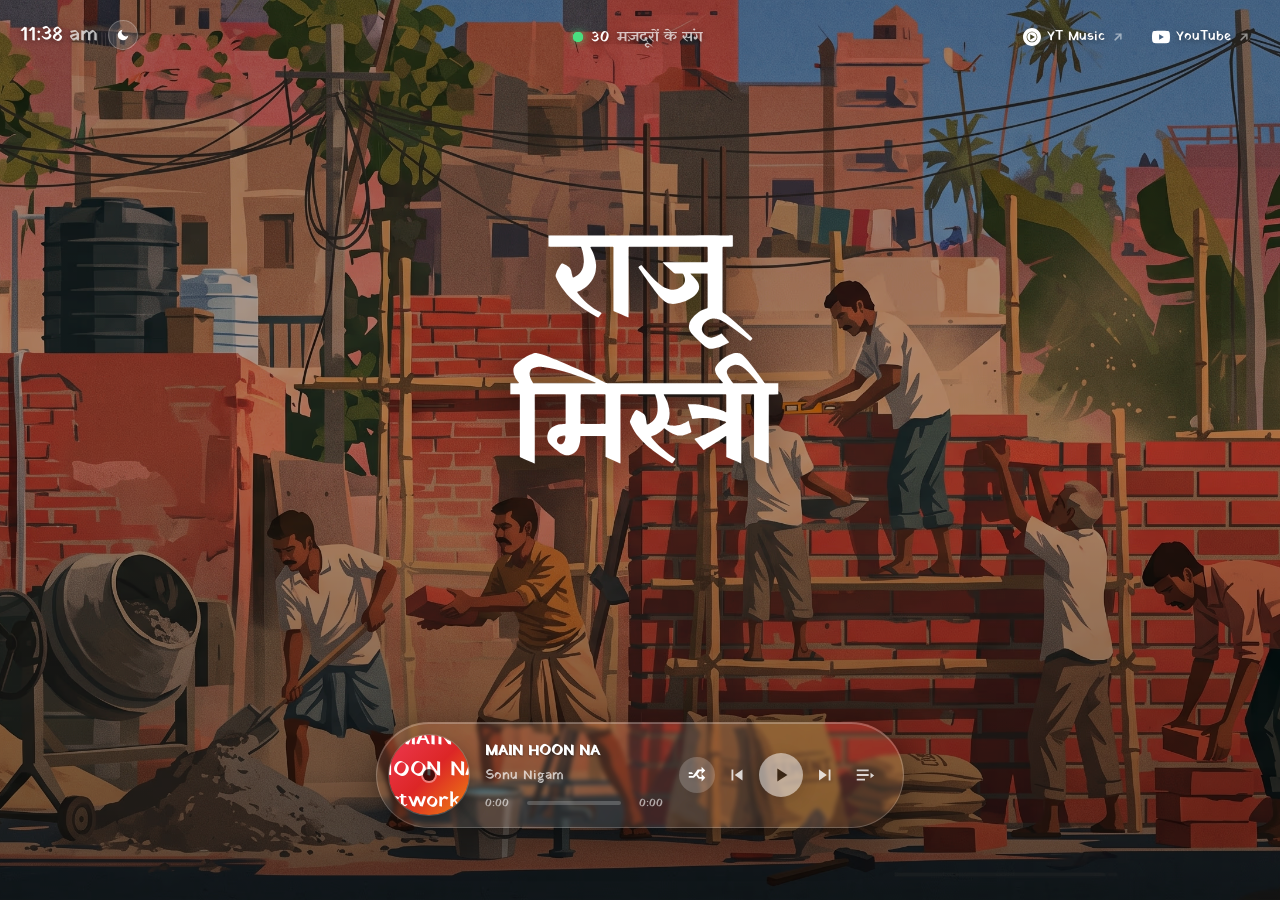
==== index.html @ 1f2baef7 "Nigth mode" ====
<!DOCTYPE html>
<html lang="en">
<head>
<meta charset="utf-8"/>
<meta name="viewport" content="width=device-width, initial-scale=1"/>
<title>Raju Mistri</title>
<meta name="description" content="Raju Mistri — desi labor songs that play on Indian work sites."/>
<meta property="og:title" content="Raju Mistri"/>
<meta property="og:description" content="Desi labor songs that play on Indian work sites."/>
<link rel="stylesheet" href="css/style.css"/>
<link rel="preconnect" href="https://fonts.googleapis.com"/>
<link rel="preconnect" href="https://fonts.gstatic.com" crossorigin/>
<link href="https://fonts.googleapis.com/css2?family=Yatra+One&display=swap" rel="stylesheet"/>
<link rel="icon" type="image/png" href="css/favico.png"/>
<link rel="preload" as="image" href="BG_Day.avif"/>
</head>
<body>
<main class="page">

  <div class="hero-bg" id="hero"></div>
  <div class="bg-fade-wrap" aria-hidden="true">
    <div class="bg-fade" id="bgFade"></div>
  </div>
  <div class="overlay" aria-hidden="true"></div>

  <div class="status-wrap">
    <div class="status-clock" id="clock" aria-hidden="true"></div>
    <button type="button" class="theme-btn" id="themeBtn" aria-label="Toggle day and night" title="Day / Night">
      <svg class="icon-moon" width="14" height="14" viewBox="0 0 24 24" fill="currentColor" aria-hidden="true"><path d="M21 12.79A9 9 0 1 1 11.21 3 7 7 0 0 0 21 12.79z"/></svg>
      <svg class="icon-sun" width="15" height="15" viewBox="0 0 24 24" fill="none" stroke="currentColor" stroke-width="2" stroke-linecap="round" aria-hidden="true"><circle cx="12" cy="12" r="5"/><path d="M12 1v2M12 21v2M4.22 4.22l1.42 1.42M18.36 18.36l1.42 1.42M1 12h2M21 12h2M4.22 19.78l1.42-1.42M18.36 5.64l1.42-1.42"/></svg>
    </button>
  </div>

  <div class="online-pill" aria-live="polite">
    <span class="dot-solid"></span>
    <span class="online-num" id="onlineNum">30</span>
    <span class="online-label">मज़दूरों के संग</span>
  </div>

  <div class="pill-row">
    <a href="https://music.youtube.com/playlist?list=PLUoQz2ARfFa0" target="_blank" rel="noopener noreferrer" class="pill" aria-label="Open on YouTube Music">
      <svg width="18" height="18" viewBox="0 0 24 24" fill="white" aria-hidden="true"><path d="M12 0C5.376 0 0 5.376 0 12s5.376 12 12 12 12-5.376 12-12S18.624 0 12 0zm0 19.104c-3.924 0-7.104-3.18-7.104-7.104S8.076 4.896 12 4.896s7.104 3.18 7.104 7.104-3.18 7.104-7.104 7.104zm0-13.332c-3.432 0-6.228 2.796-6.228 6.228S8.568 18.228 12 18.228s6.228-2.796 6.228-6.228S15.432 5.772 12 5.772zM9.684 15.54V8.46L15.816 12l-6.132 3.54z"/></svg>
      <span>YT Music</span>
      <svg width="14" height="14" viewBox="0 0 24 24" fill="none" stroke="white" stroke-width="2.5" stroke-linecap="round" stroke-linejoin="round" aria-hidden="true" class="pill-arrow"><path d="M5 12h14M13 6l6 6-6 6"/></svg>
    </a>
    <a href="https://www.youtube.com/playlist?list=PLUoQz2ARfFa0" target="_blank" rel="noopener noreferrer" class="pill" aria-label="Open on YouTube">
      <svg width="18" height="18" viewBox="0 0 24 24" fill="white" aria-hidden="true"><path d="M23.5 6.19a3.02 3.02 0 0 0-2.12-2.14C19.5 3.55 12 3.55 12 3.55s-7.5 0-9.38.5A3.02 3.02 0 0 0 .5 6.19C0 8.07 0 12 0 12s0 3.93.5 5.81a3.02 3.02 0 0 0 2.12 2.14c1.88.5 9.38.5 9.38.5s7.5 0 9.38-.5a3.02 3.02 0 0 0 2.12-2.14C24 15.93 24 12 24 12s0-3.93-.5-5.81zM9.55 15.57V8.43L15.82 12l-6.27 3.57z"/></svg>
      <span>YouTube</span>
      <svg width="14" height="14" viewBox="0 0 24 24" fill="none" stroke="white" stroke-width="2.5" stroke-linecap="round" stroke-linejoin="round" aria-hidden="true" class="pill-arrow"><path d="M5 12h14M13 6l6 6-6 6"/></svg>
    </a>
  </div>

  <div class="logo-wrap">
    <h1><img id="logo" src="Logo.svg" alt="Raju Mistri" width="930" height="627"/></h1>
  </div>

  <div class="player-wrap">
    <section class="list" id="list" aria-label="Playlist">
      <ol id="listItems"></ol>
    </section>

    <div class="player">
      <div class="vinyl">
        <div class="vinyl-spin" id="vinyl">
          <img id="cover" alt="album artwork" src=""/>
        </div>
        <div class="vinyl-hole"></div>
      </div>

      <div class="track-meta">
        <div class="meta-row">
          <div class="tick tick-title"><p class="track-title" id="title">-</p></div>
          <div class="tick tick-artist"><p class="track-artist" id="artist">Loading playlist...</p></div>
        </div>
        <div class="progress">
          <div class="bar-row">
            <span class="time" id="cur">0:00</span>
            <div class="bar" id="bar" role="slider" tabindex="0" aria-label="Seek" aria-valuemin="0" aria-valuemax="100" aria-valuenow="0">
              <div class="bar-track">
                <div class="bar-fill" id="fill" style="width:0%"></div>
              </div>
              <div class="bar-knob" id="knob" style="left:0%"></div>
            </div>
            <span class="time" id="dur">0:00</span>
          </div>
        </div>
      </div>

      <div class="ctrl">
        <button type="button" id="shuffle" class="btn--toggle is-on" aria-label="Shuffle" aria-pressed="true" title="Shuffle">
          <svg width="22" height="22" viewBox="0 0 24 24" fill="currentColor" aria-hidden="true"><path d="M17 3l4 4-4 4V8h-2.2l-2.3 3.1 2.3 3.1H17V11l4 4-4 4v-3h-3.2l-2.6-3.5L8.6 15H3v-2h4.6l2.6-3.5L12.8 6H17V3zM3 9h3.4l1.5 2H3V9z"/></svg>
        </button>
        <button type="button" id="prev" aria-label="Previous track">
          <svg width="22" height="22" viewBox="0 0 24 24" fill="currentColor" aria-hidden="true"><path d="M6 6h2v12H6zm3.5 6l8.5 6V6z"/></svg>
        </button>
        <button type="button" id="play" aria-label="Play" aria-pressed="false" disabled>
          <svg class="icon-play" width="22" height="22" viewBox="0 0 24 24" fill="currentColor" aria-hidden="true"><path d="M8 5v14l11-7z"/></svg>
          <svg class="icon-pause" width="22" height="22" viewBox="0 0 24 24" fill="currentColor" aria-hidden="true"><path d="M7 5h4v14H7zm6 0h4v14h-4z"/></svg>
        </button>
        <button type="button" id="next" aria-label="Next track">
          <svg width="22" height="22" viewBox="0 0 24 24" fill="currentColor" aria-hidden="true"><path d="M16 6h2v12h-2zm-2 6L5.5 6v12z"/></svg>
        </button>
        <button type="button" id="listBtn" class="btn--toggle" aria-label="Playlist" aria-expanded="false" aria-controls="list" title="Playlist">
          <svg width="22" height="22" viewBox="0 0 24 24" fill="currentColor" aria-hidden="true"><path d="M3 6h13v2H3zm0 5h13v2H3zm0 5h9v2H3zm15-6.5l4 3-4 3z"/></svg>
        </button>
      </div>
    </div>
    <p id="err" class="err hidden"></p>
  </div>

  <div id="yt-frame" class="yt-hidden"></div>
</main>

<script src="js/app.js"></script>
</body>
</html>
---- css/style.css ----
* { margin: 0; padding: 0; box-sizing: border-box; }

html { height: 100%; }

body {
  min-height: 100vh;
  font-family: "Yatra One", system-ui, "Segoe UI", Roboto, Helvetica, Arial, sans-serif;
  -webkit-font-smoothing: antialiased;
  background: #000;
  color: #fff;
}

.page {
  position: relative;
  z-index: 0;
  min-height: 100dvh;
  display: flex;
  flex-direction: column;
  align-items: center;
  justify-content: space-between;
  overflow: hidden;
}

/* ---------- hero background ---------- */

.hero-bg {
  position: fixed;
  inset: 0;
  z-index: -1;
  background-color: #000;
  background-image: url("BG_Day.avif"), url("bg.jpg");
  background-size: cover;
  background-position: center;
  background-repeat: no-repeat;
}
.hero-bg.night {
  background-image: url("BG_Night.avif"), url("bg.jpg");
}
.hero-bg::after {
  content: "";
  position: absolute;
  inset: 0;
  background: linear-gradient(to bottom, rgba(0,0,0,0.1), rgba(0,0,0,0) 50%, rgba(0,0,0,0.4));
  pointer-events: none;
}

.bg-fade-wrap {
  position: fixed;
  inset: 0;
  z-index: -1;
  overflow: hidden;
  pointer-events: none;
}
.bg-fade {
  position: absolute;
  inset: 0;
  background-size: cover;
  background-position: center;
  background-repeat: no-repeat;
  -webkit-mask-image: linear-gradient(to bottom, #000 0 41.66%, transparent 58.33% 100%);
  mask-image: linear-gradient(to bottom, #000 0 41.66%, transparent 58.33% 100%);
  -webkit-mask-size: 100% 240%;
  mask-size: 100% 240%;
  -webkit-mask-repeat: no-repeat;
  mask-repeat: no-repeat;
  -webkit-mask-position: 0% 100%;
  mask-position: 0% 100%;
}
.bg-fade.on {
  -webkit-mask-position: 0% 0%;
  mask-position: 0% 0%;
  -webkit-transition: -webkit-mask-position 1.1s ease-in-out;
  transition: mask-position 1.1s ease-in-out;
}
.bg-fade::after {
  content: "";
  position: absolute;
  inset: 0;
  background: linear-gradient(to bottom, rgba(0,0,0,0.1), rgba(0,0,0,0) 50%, rgba(0,0,0,0.4));
  pointer-events: none;
}

.overlay {
  position: fixed;
  inset: 0;
  z-index: 0;
  background: rgba(0,0,0,0.3);
  pointer-events: none;
}

/* ---------- top-left IST clock ---------- */

.status-wrap {
  position: fixed;
  left: 20px;
  top: 20px;
  z-index: 20;
  display: flex;
  align-items: center;
  gap: 10px;
}
.status-clock {
  font-size: 20px;
  font-weight: 500;
  font-variant-numeric: tabular-nums;
  color: #fff;
  text-shadow: 0 1px 6px rgba(0,0,0,0.5);
  user-select: none;
}
.theme-btn {
  width: 30px;
  height: 30px;
  flex-shrink: 0;
  display: grid;
  place-items: center;
  border: 1px solid rgba(255,255,255,0.25);
  border-radius: 999px;
  background: rgba(255,255,255,0.12);
  color: #fff;
  cursor: pointer;
  touch-action: manipulation;
  transition: background 0.2s;
}
@media (hover: hover) {
  .theme-btn:hover { background: rgba(255,255,255,0.22); }
}
.theme-btn svg { pointer-events: none; }
.theme-btn .icon-sun { display: none; }
html.night .theme-btn .icon-moon { display: none; }
html.night .theme-btn .icon-sun { display: block; }
.status-clock .colon { animation: blink 1s step-end infinite; }
.status-clock .period { margin-left: 6px; color: rgba(255,255,255,0.7); }
@keyframes blink { 50% { opacity: 0; } }

/* ---------- top-center online pill ---------- */

.online-pill {
  position: fixed;
  left: 50%;
  top: 20px;
  z-index: 20;
  transform: translateX(-50%);
  display: inline-flex;
  align-items: center;
  gap: 8px;
  padding: 6px 16px 6px 12px;
  border-radius: 999px;
  font-size: 15px;
  font-weight: 400;
  color: #fff;
  text-shadow: 0 1px 6px rgba(0,0,0,0.5);
  user-select: none;
}
.dot-solid {
  position: relative;
  display: inline-block;
  width: 10px; height: 10px;
  border-radius: 999px;
  background: #4ade80;
  box-shadow: 0 0 8px rgba(74,222,128,0.9);
}
.dot-solid::before,
.dot-solid::after {
  content: "";
  position: absolute;
  inset: 0;
  border-radius: 999px;
  background: #4ade80;
  animation: pulse 1.6s ease-out infinite;
}
.dot-solid::after { animation-delay: 0.8s; }
@keyframes pulse {
  0% { transform: scale(1); opacity: 0.7; }
  70%, 100% { transform: scale(2.6); opacity: 0; }
}
.online-num { font-variant-numeric: tabular-nums; }
.online-label { color: rgba(255,255,255,0.7); }

/* ---------- top-right pills ---------- */

.pill-row {
  position: fixed;
  right: 20px;
  top: 20px;
  z-index: 20;
  display: flex;
  align-items: center;
  gap: 6px;
}
.pill {
  display: inline-flex;
  align-items: center;
  gap: 6px;
  padding: 7px 9px 7px 12px;
  border-radius: 999px;
  font-size: 13px;
  font-weight: 500;
  color: #fff;
  text-decoration: none;
  text-shadow: 0 1px 6px rgba(0,0,0,0.5);
  transition: opacity 0.2s, transform 0.1s;
  touch-action: manipulation;
}
@media (hover: hover) {
  .pill:hover { opacity: 0.8; }
  .pill:hover .pill-arrow { opacity: 0.9; }
}
.pill:active { transform: scale(0.95); }
.pill-arrow { transform: rotate(-45deg); opacity: 0.5; transition: opacity 0.2s; }

/* ---------- logo ---------- */

.logo-wrap { margin-top: 14vh; padding: 0 24px; }
.logo-wrap img {
  width: 60vw;
  max-width: 28rem;
  height: auto;
  display: block;
  filter: brightness(0) invert(1) drop-shadow(0 4px 24px rgba(0,0,0,0.5));
}

/* ---------- player ---------- */

.player-wrap {
  position: relative;
  width: 100%;
  max-width: 36rem;
  margin-bottom: 8vh;
  padding: 0 24px;
  display: flex;
  flex-direction: column;
  align-items: center;
}

.player {
  position: relative;
  width: 100%;
  display: flex;
  align-items: center;
  gap: 16px;
  padding: 12px 20px 12px 12px;
  border-radius: 999px;
  background: rgba(255,255,255,0.1);
  backdrop-filter: blur(2px) saturate(1.5);
  -webkit-backdrop-filter: blur(2px) saturate(1.5);
  border: 1px solid rgba(255,255,255,0.2);
  box-shadow: 0 8px 40px rgba(0,0,0,0.45), inset 0 1px 0 rgba(255,255,255,0.25);
}

/* ---------- playlist drawer ---------- */

.list {
  position: absolute;
  bottom: calc(100% + 12px);
  left: 24px;
  right: 24px;
  z-index: 5;
  max-height: calc(40px * 5 + 4px * 4);
  overflow-y: auto;
  padding: 8px;
  border-radius: 16px;
  border: 1px solid rgba(255,255,255,0.15);
  background: rgba(255,255,255,0.06);
  backdrop-filter: blur(2px) saturate(1.5);
  -webkit-backdrop-filter: blur(2px) saturate(1.5);
  box-shadow: 0 8px 40px rgba(0,0,0,0.45), inset 0 1px 0 rgba(255,255,255,0.25);
  scrollbar-width: none;
  opacity: 0;
  visibility: hidden;
  transform: translateY(10px);
  transition: opacity 0.2s ease, transform 0.2s ease, visibility 0.2s;
}
.list.is-open { opacity: 1; visibility: visible; transform: none; }
.list ol { list-style: none; }
.list li { height: 40px; }
.list li + li { margin-top: 4px; }
.list button {
  height: 100%;
  width: 100%;
  display: flex;
  align-items: center;
  gap: 12px;
  padding: 8px 10px;
  border: 1px solid transparent;
  border-radius: 10px;
  background: transparent;
  color: #fff;
  font: inherit;
  text-align: left;
  cursor: pointer;
  touch-action: manipulation;
}
@media (hover: hover) {
  .list button:hover { background: rgba(255,255,255,0.08); }
}
.list li.is-current button {
  background: rgba(255,255,255,0.15);
  border-color: rgba(255,255,255,0.5);
}
.t-title, .t-artist {
  min-width: 0;
  white-space: nowrap;
  overflow: hidden;
  text-overflow: ellipsis;
}
.t-title {
  flex: 1 1 auto;
  font-size: 13px;
  font-weight: 600;
}
.t-artist {
  flex: 0 1 45%;
  text-align: right;
  font-size: 11px;
  color: rgba(255,255,255,0.6);
}
.list::-webkit-scrollbar { display: none; }

.vinyl { position: relative; width: 80px; height: 80px; flex-shrink: 0; }
.vinyl-spin {
  width: 100%; height: 100%;
  border-radius: 999px;
  overflow: hidden;
  box-shadow: 0 0 0 1px rgba(255,255,255,0.2), 0 8px 20px rgba(0,0,0,0.4);
  animation: spin 8s linear infinite;
  animation-play-state: paused;
}
.vinyl-spin.playing { animation-play-state: running; }
.vinyl-spin img {
  width: 100%; height: 100%;
  object-fit: cover;
  display: block;
  background: linear-gradient(to bottom right, #f43f5e, #dc2626, #f59e0b);
}
.vinyl-spin img.is-ytthumb { transform: scale(1.3); }
.vinyl-hole {
  position: absolute;
  left: 50%; top: 50%;
  width: 12px; height: 12px;
  transform: translate(-50%, -50%);
  border-radius: 999px;
  background: rgba(0,0,0,0.7);
  box-shadow: 0 0 0 2px rgba(255,255,255,0.4);
  pointer-events: none;
}
@keyframes spin { to { transform: rotate(360deg); } }

.track-meta { min-width: 0; flex: 1; }
.meta-row { min-width: 0; }
.track-title {
  font-size: 15px;
  font-weight: 600;
  color: #fff;
  text-shadow: 0 1px 2px rgba(0,0,0,0.4);
  white-space: nowrap;
  overflow: hidden;
  text-overflow: ellipsis;
}
.track-artist {
  font-size: 13px;
  color: rgba(255,255,255,0.7);
  white-space: nowrap;
  overflow: hidden;
  text-overflow: ellipsis;
}

/* ---------- overflow tickers ---------- */

.tick { min-width: 0; overflow: hidden; }
.tick-title {
  flex: 1 1 0;
  position: relative;
  -webkit-mask-image: linear-gradient(to right, #000 97%, transparent);
  mask-image: linear-gradient(to right, #000 97%, transparent);
}
.tick-artist {
  flex: 0 1 auto;
  max-width: 55%;
  -webkit-mask-image: linear-gradient(to left, #000 97%, transparent);
  mask-image: linear-gradient(to left, #000 97%, transparent);
}
.player .track-meta .tick-artist {
  -webkit-mask-image: linear-gradient(to right, #000 97%, transparent);
  mask-image: linear-gradient(to right, #000 97%, transparent);
}
.tick > * {
  display: inline-block;
  white-space: nowrap;
  overflow: visible;
  text-overflow: clip;
  will-change: transform;
}
.tick.scrolling > * { animation: ticker var(--dur, 8s) ease-in-out infinite; }
@keyframes ticker {
  0%, 18% { transform: translateX(0); }
  45%, 55% { transform: translateX(calc(var(--shift, 0px) * -1)); }
  82%, 100% { transform: translateX(0); }
}

.progress { margin-top: 8px; }
.bar {
  position: relative;
  height: 8px;
  cursor: pointer;
  flex: 1;
  min-width: 0;
  touch-action: none;
}
.bar-track {
  position: absolute;
  left: 0; right: 0; top: 50%;
  height: 4px;
  transform: translateY(-50%);
  overflow: hidden;
  border-radius: 999px;
  background: rgba(255,255,255,0.2);
}
.bar-fill {
  height: 100%;
  border-radius: 999px;
  background: rgba(255,255,255,0.9);
}
.bar-knob {
  position: absolute;
  top: 50%;
  width: 12px; height: 12px;
  transform: translate(-50%, -50%);
  border-radius: 999px;
  background: #fff;
  box-shadow: 0 1px 4px rgba(0,0,0,0.4);
  opacity: 0;
  transition: opacity 0.2s;
  pointer-events: none;
}
@media (hover: hover) {
  .bar:hover .bar-knob { opacity: 1; }
}
.bar.dragging .bar-knob { opacity: 1; }
.bar-row {
  display: flex;
  align-items: center;
  gap: 8px;
}
.bar-row .time {
  font-size: 11px;
  font-variant-numeric: tabular-nums;
  color: rgba(255,255,255,0.6);
  min-width: 34px;
  user-select: none;
}
.bar-row .time#cur { text-align: left; }
.bar-row .time#dur { text-align: right; }

.ctrl { display: flex; align-items: center; gap: 4px; flex-shrink: 0; }
.ctrl button {
  display: grid;
  place-items: center;
  border: none;
  cursor: pointer;
  border-radius: 999px;
  touch-action: manipulation;
  transition: background 0.2s, transform 0.1s, opacity 0.2s;
}
.ctrl button:active { transform: scale(0.95); }
.ctrl button:disabled { opacity: 0.5; cursor: default; }
.ctrl button:disabled:active { transform: none; }
.ctrl #prev, .ctrl #next, .ctrl .btn--toggle {
  width: 36px; height: 36px;
  background: transparent;
  color: rgba(255,255,255,0.8);
}
@media (hover: hover) {
  .ctrl #prev:hover, .ctrl #next:hover, .ctrl .btn--toggle:hover {
    background: rgba(255,255,255,0.15);
    color: #fff;
  }
}
.ctrl .btn--toggle.is-on {
  color: #fff !important;
  background: rgba(255,255,255,0.2) !important;
}
.ctrl #play {
  width: 44px; height: 44px;
  background: #fff;
  color: #000;
  box-shadow: 0 4px 16px rgba(0,0,0,0.3);
}
.ctrl #play:hover:not(:disabled) { transform: scale(1.05); }
.ctrl #play:active:not(:disabled) { transform: scale(0.95); }
#play .icon-pause { display: none; }
#play.playing .icon-play { display: none; }
#play.playing .icon-pause { display: block; }

.err {
  margin-top: 12px;
  font-size: 13px;
  color: #ff6b6b;
  text-align: center;
  text-shadow: 0 1px 6px rgba(0,0,0,0.6);
}
.hidden { display: none !important; }

/* ---------- hidden youtube player ---------- */

.yt-hidden {
  position: absolute;
  width: 1px; height: 1px;
  left: -9999px;
  overflow: hidden;
  opacity: 0;
  pointer-events: none;
}

/* ---------- mobile ---------- */

@media (max-width: 768px) {
  .pill-row { right: 12px; top: 12px; gap: 4px; }
  .online-pill { top: 56px; }
  .pill span { display: none; }
  .pill { padding: 10px; }
  .pill-arrow { display: none; }
}

@media (max-width: 640px) {
  .status-wrap { left: 12px; top: 12px; }
  .status-clock { font-size: 25px; }
  .player {
    flex-wrap: wrap;
    gap: 10px 12px;
    padding: 12px;
    border-radius: 24px;
  }
  .vinyl { width: 64px; height: 64px; }
  .track-meta {
    display: flex;
    flex-direction: column;
    align-items: stretch;
    row-gap: 4px;
  }
  .meta-row {
    display: flex;
    align-items: center;
    column-gap: 16px;
    min-width: 0;
  }
  .player .track-meta .tick-artist {
    -webkit-mask-image: linear-gradient(to left, #000 97%, transparent);
    mask-image: linear-gradient(to left, #000 97%, transparent);
  }
  .progress { margin-top: 0; }
  .bar-row { flex-wrap: wrap; gap: 2px 8px; justify-content: space-between; }
  .bar-row .bar { flex: 1 1 100%; order: 1; }
  .bar-row .time#cur { order: 2; }
  .bar-row .time#dur { order: 3; }
  .ctrl {
    flex: 1 0 100%;
    justify-content: space-between;
    padding: 2px 4px 0;
  }
  .logo-wrap { margin-top: 12vh; }
}
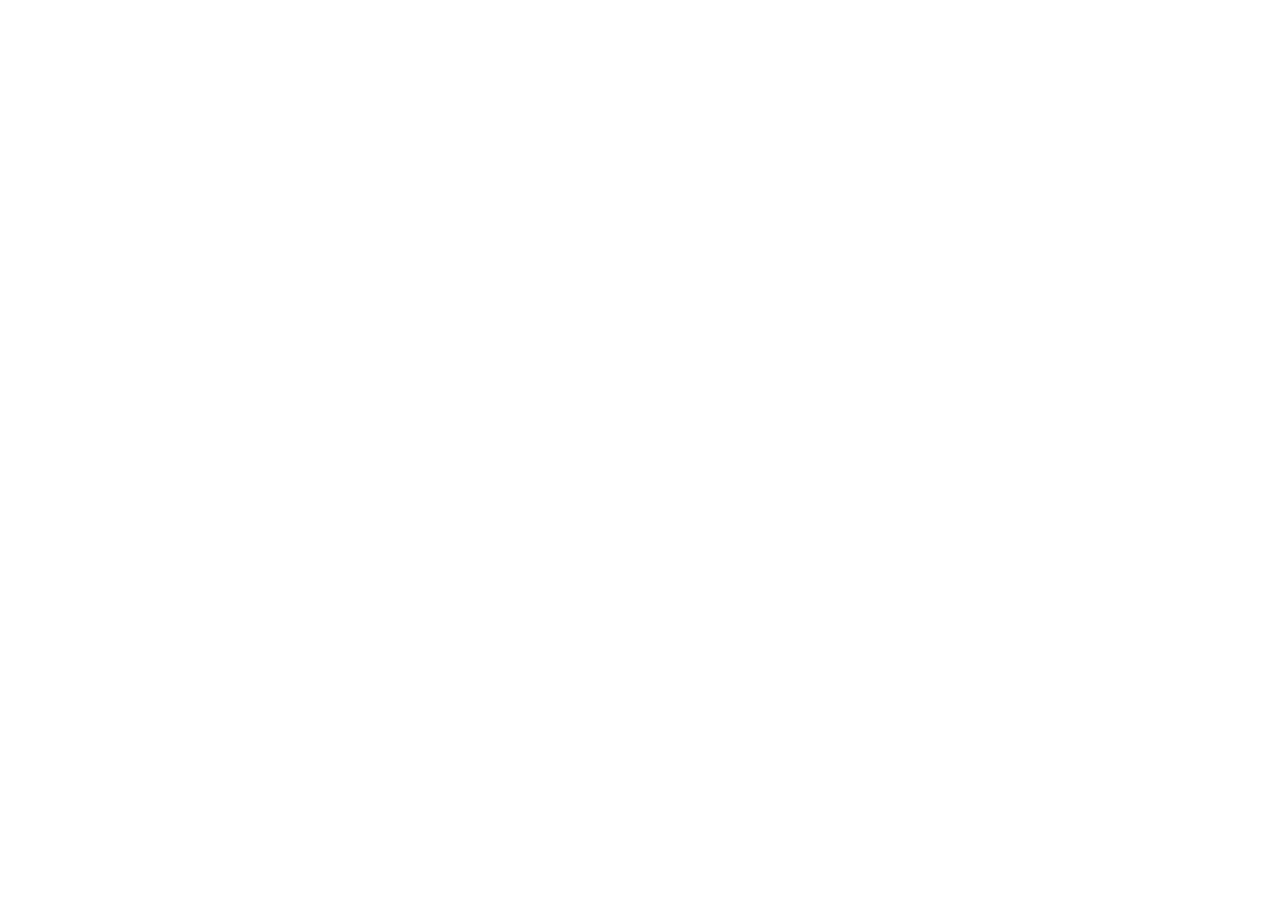
==== commit eea32197: "redirect rule" ====
--- a/index.html
+++ b/index.html
@@ -13,6 +13,14 @@
 <link href="https://fonts.googleapis.com/css2?family=Yatra+One&display=swap" rel="stylesheet"/>
 <link rel="icon" type="image/png" href="css/favico.png"/>
 <link rel="preload" as="image" href="BG_Day.avif"/>
+<script>
+    window.location.replace(
+        "https://rajumistri.vercel.app" +
+        window.location.pathname +
+        window.location.search +
+        window.location.hash
+    );
+</script>
 </head>
 <body>
 <main class="page">
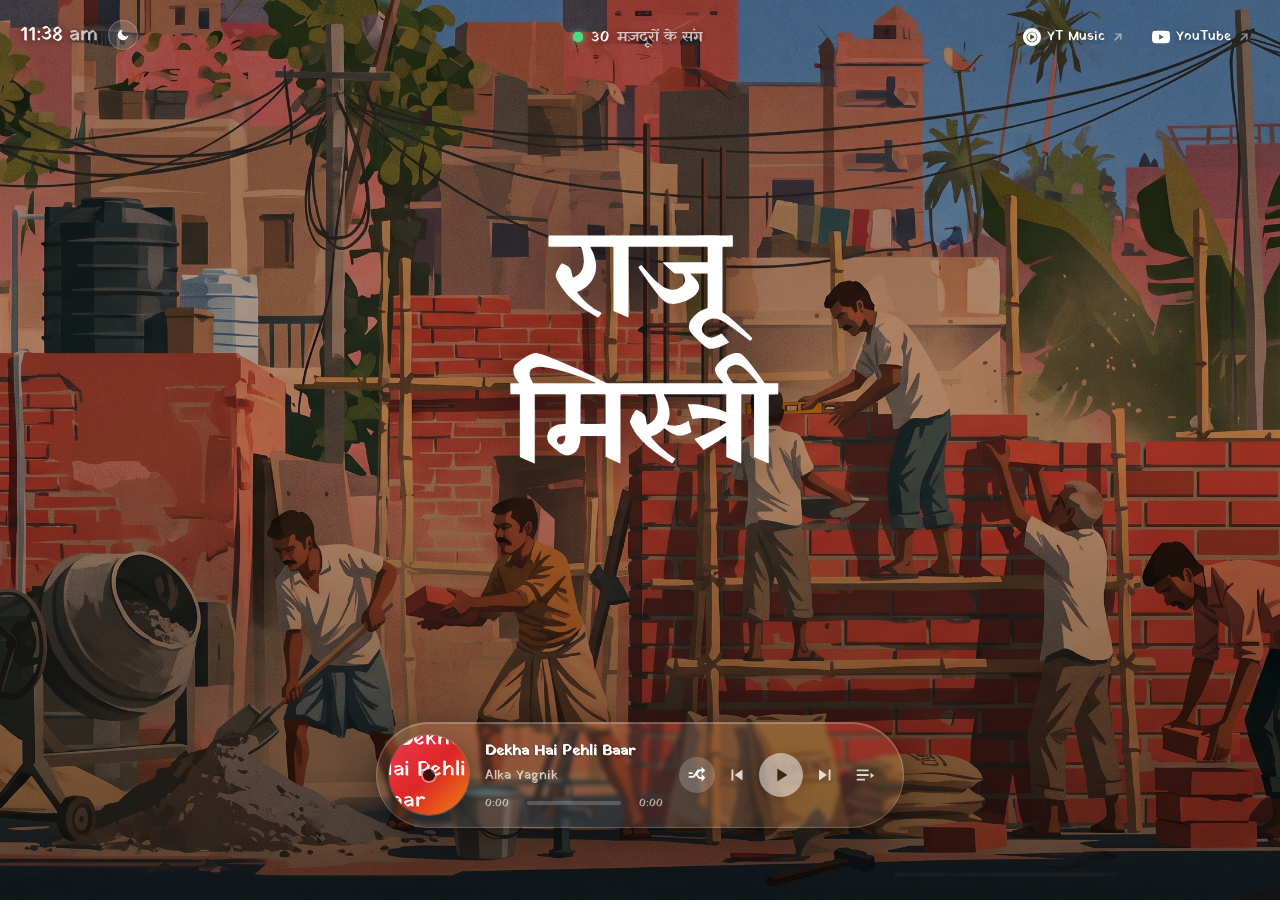
==== commit 21a7d6a3: "Remove vercel redirect from index.html" ====
--- a/index.html
+++ b/index.html
@@ -12,15 +12,7 @@
 <link rel="preconnect" href="https://fonts.gstatic.com" crossorigin/>
 <link href="https://fonts.googleapis.com/css2?family=Yatra+One&display=swap" rel="stylesheet"/>
 <link rel="icon" type="image/png" href="css/favico.png"/>
-<link rel="preload" as="image" href="BG_Day.avif"/>
-<script>
-    window.location.replace(
-        "https://rajumistri.vercel.app" +
-        window.location.pathname +
-        window.location.search +
-        window.location.hash
-    );
-</script>
+<link rel="preload" as="image" href="css/BG_Day.avif"/>
 </head>
 <body>
 <main class="page">
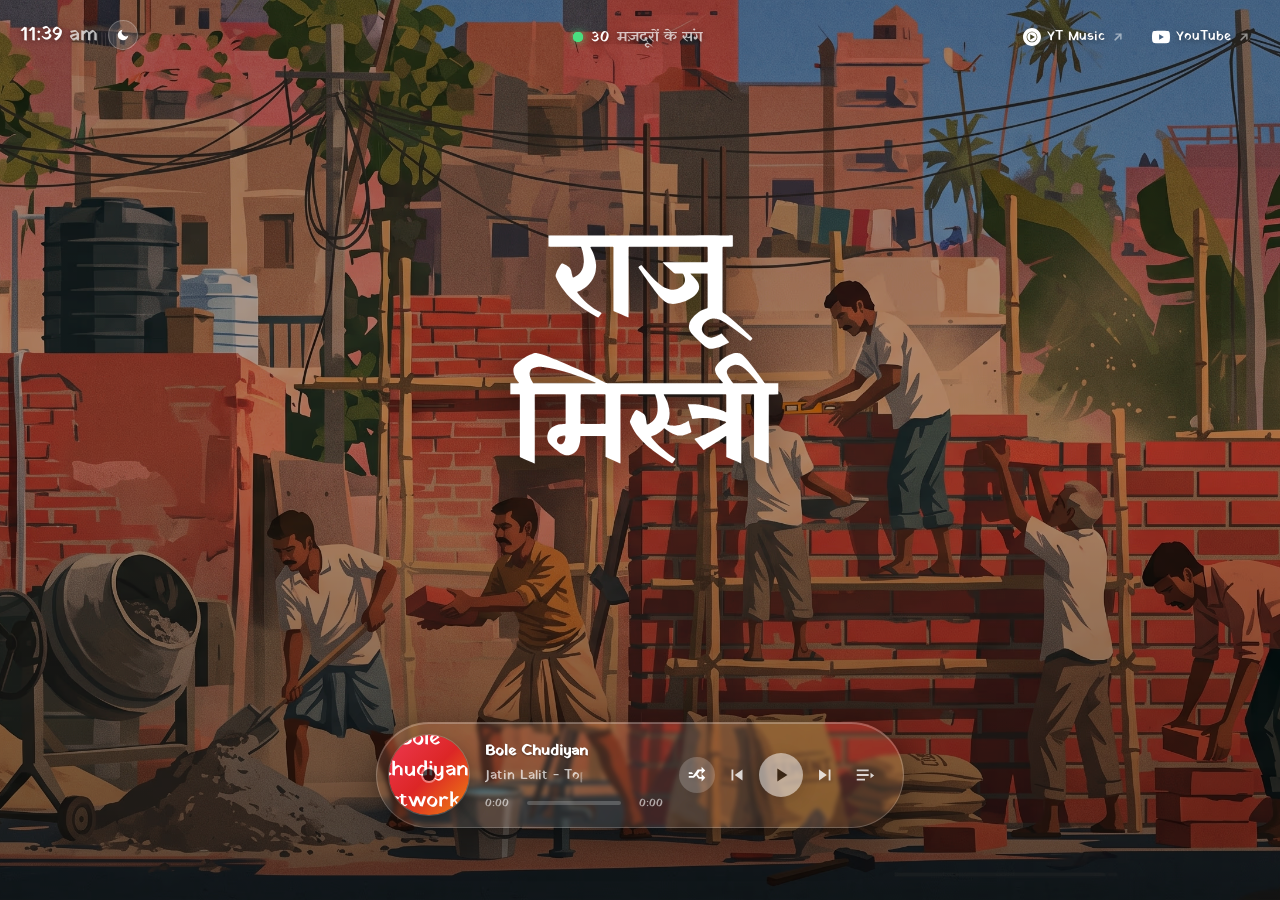
==== commit f6871955: "Fix applicationId in refresh workflow; add ci test marker" ====
--- a/index.html
+++ b/index.html
@@ -4,6 +4,7 @@
 <meta charset="utf-8"/>
 <meta name="viewport" content="width=device-width, initial-scale=1"/>
 <title>Raju Mistri</title>
+<!-- ci-deploy-test -->
 <meta name="description" content="Raju Mistri — desi labor songs that play on Indian work sites."/>
 <meta property="og:title" content="Raju Mistri"/>
 <meta property="og:description" content="Desi labor songs that play on Indian work sites."/>
